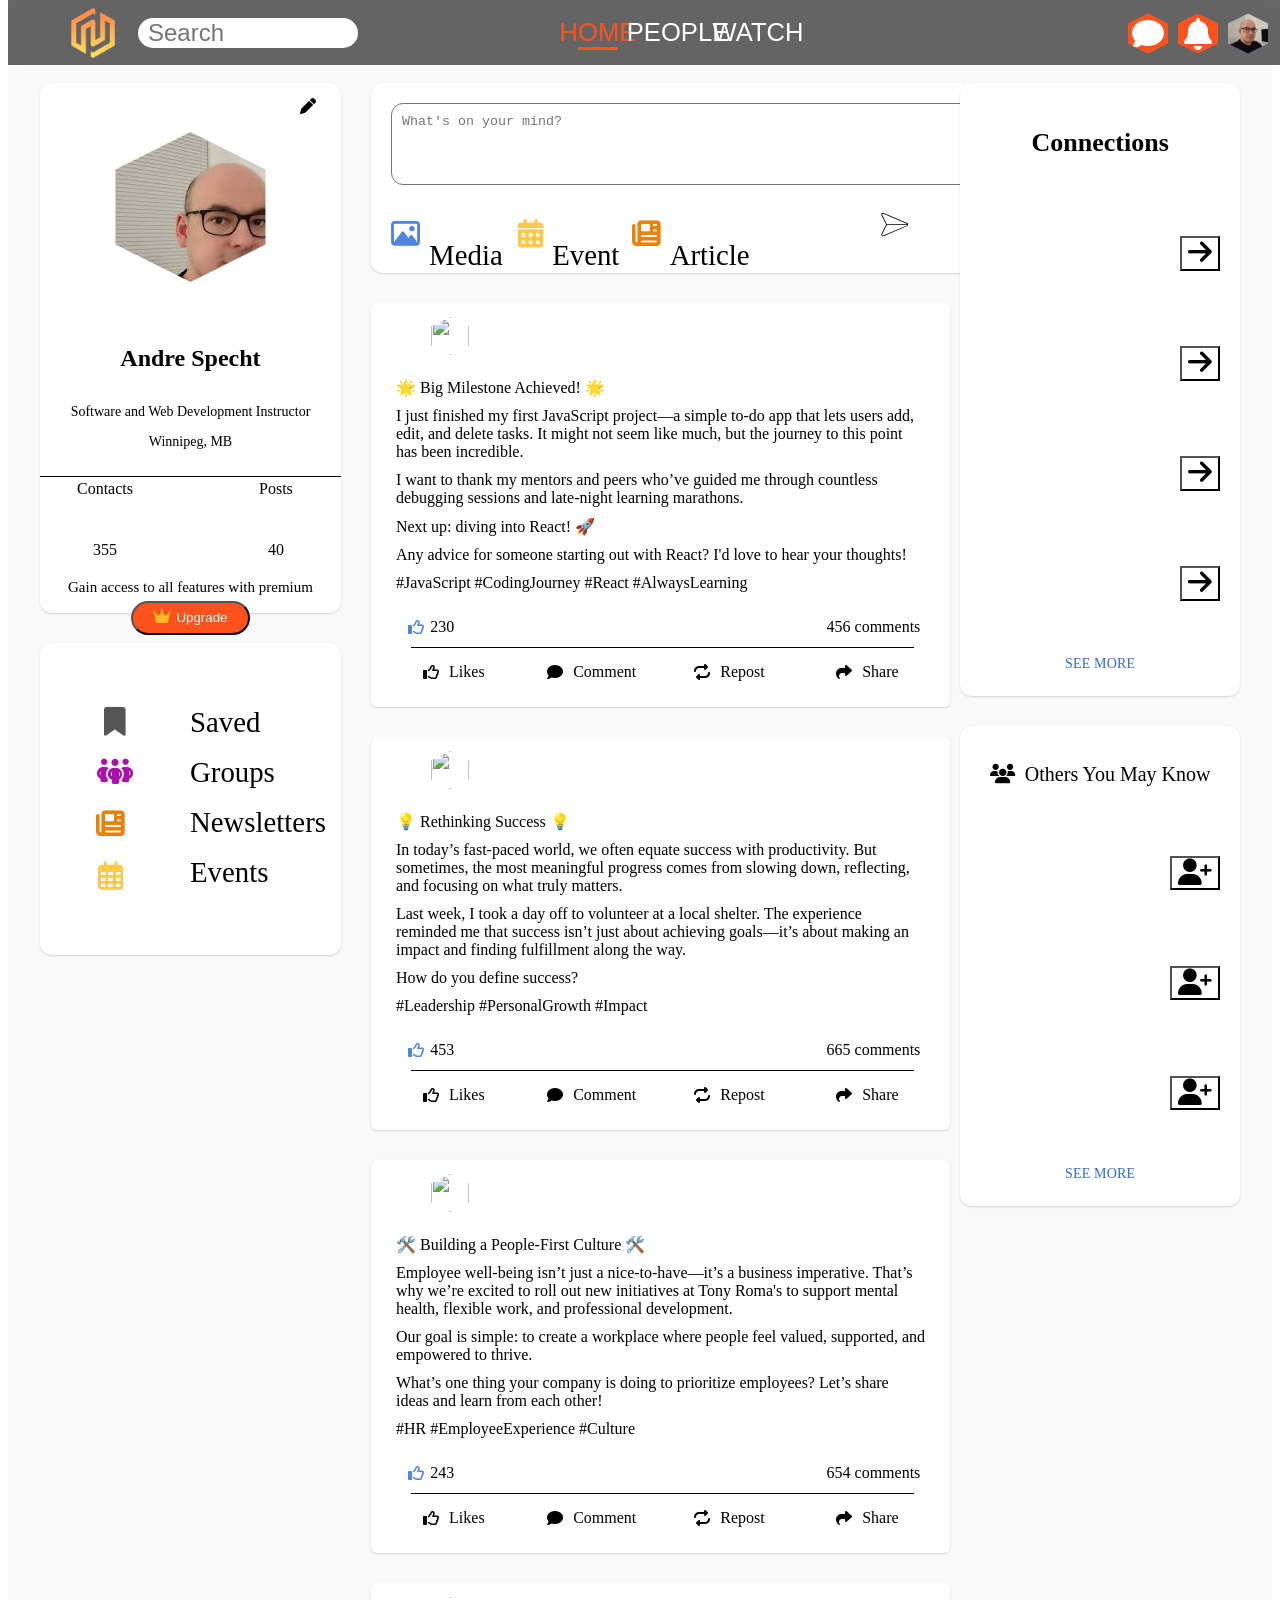
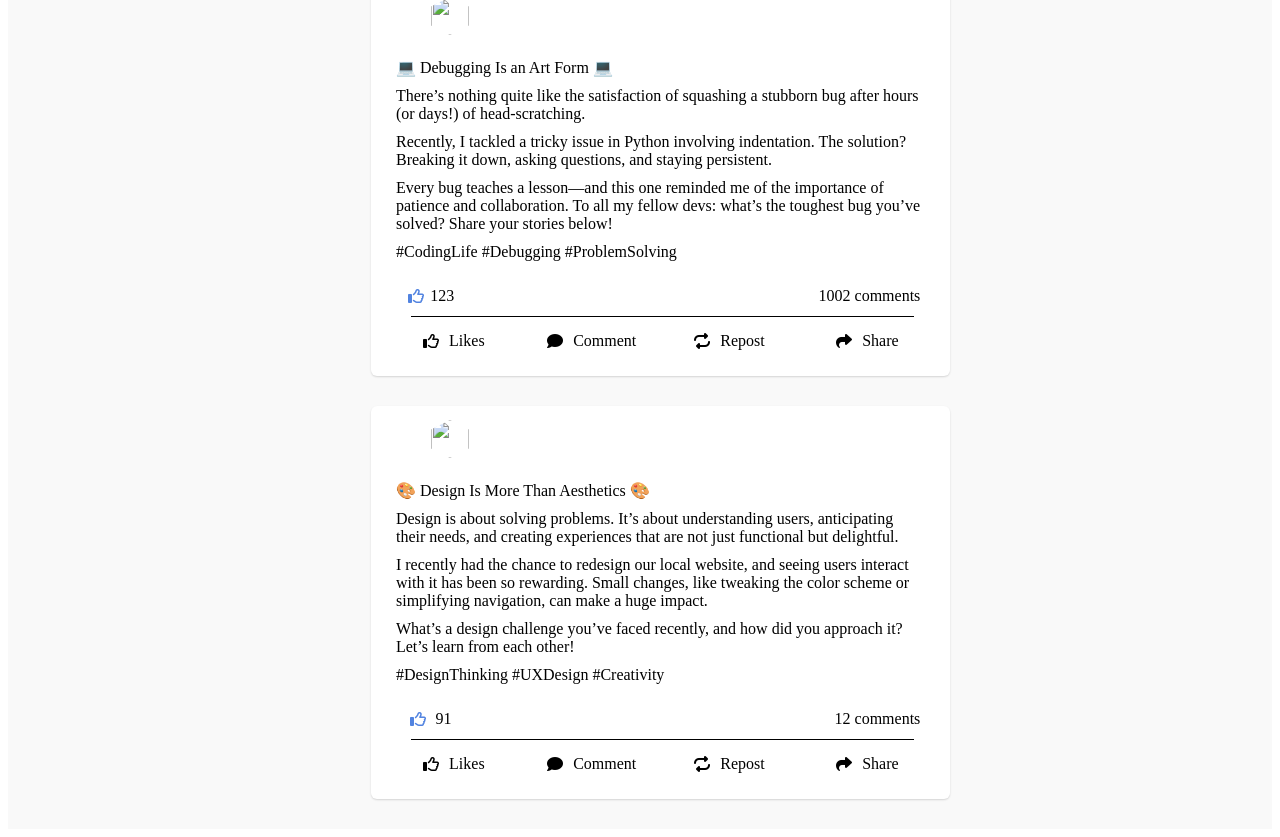
==== home.html @ 4afeed70 "Initial Commit" ====
<!DOCTYPE html>
<html>
  <head>
    <meta charset="utf-8">
    <meta name="viewport" content="width=devicewidth, initial-scale=1">
    <meta name="author" content="Samuel Reutcky, Myles Reid, Dave Sommerville">
    <meta name="description" content="My Web Project">
    <meta name="keywords" content="html, css, seo, web devlopment">
    <title>HiveMind</title>
    <link rel="icon" href="./src/img/favicon.png" type="image/x-icon">
    <link rel="stylesheet" href="https://cdnjs.cloudflare.com/ajax/libs/font-awesome/6.7.1/css/all.min.css" integrity="sha512-5Hs3dF2AEPkpNAR7UiOHba+lRSJNeM2ECkwxUIxC1Q/FLycGTbNapWXB4tP889k5T5Ju8fs4b1P5z/iB4nMfSQ==" crossorigin="anonymous" referrerpolicy="no-referrer" />
    <link rel="preconnect" href="https://fonts.googleapis.com" />
    <link rel="preconnect" href="https://fonts.gstatic.com" crossorigin />
    <link rel="stylesheet" href="https://fonts.googleapis.com/css2?family=Nunito+Sans:ital,opsz,wght@0,6..12,200..1000;1,6..12,200..1000&display=swap" />
    <link rel="stylesheet" href="https://cdn.jsdelivr.net/gh/mrspecht/cdn/reset.css" media="all">
    <link rel="stylesheet" href="./src/css/main.css">
    <script src="./src/js/app.js" type="module"></script>
  </head>
  <body>
    <header>
      <div class="container flex flex-between">
        <div class="flex">
          <img src="./src/img/favicon.png" alt="HiveMind">
          <input type="text" placeholder="Search">
        </div>
        <div class="flex gap-20">
          <input type="radio" class="radio-button" label="Home" name="radiobtn" checked>
          <input type="radio" class="radio-button" label="People" name="radiobtn">
          <input type="radio" class="radio-button" label="Watch" name="radiobtn">
        </div>
        <div class="flex icons">
          <div class="circle"><i class="fa-solid fa-comment"></i></div>
          <div class="circle"><i class="fa-solid fa-bell"></i></div>
          <div class="circle picture"></div>
        </div>
      </div>
    </header>
    <main>
      <div class="container">
        <div class="wrapper">
          <div>
            <aside class="user-profile">
              <div class="edit-profile"><i class="fa-solid fa-pen"></i></div>
              <figure class="profile-image">
                <img src="./src/img/profile-pic.jpg" alt="BEST TEACHER EVER!!!">
              </figure>
              <div class="user-info">
                <h4 class="user-name">Andre Specht</h4>
                <p class="user-title">Software and Web Development Instructor</p>
                <p class="user-location">Winnipeg, MB</p>
              </div>
              <div class="user-stats">
                <div class="connection-number">
                  <h5>Contacts</h5>
                  <p>355</p>
                </div>
                <div class="posts-number">
                  <h5>Posts</h5>
                  <p>40</p>
                </div>
              </div>
              <div class="premium-ad">
                <p class="ad-text">Gain access to all features with premium</p>
                <button class="upgrade-button">
                  <i class="fa-solid fa-crown"></i>Upgrade
                </button>
              </div>
            </aside>
            <aside class="navigation flex">
              <ul class="icons">
                <li>
                  <i class="fa-solid fa-bookmark"></i> 
                </li>
                <li>
                  <i class="fa-solid fa-people-group"></i> 
                </li>
                <li>
                  <i class="fa-solid fa-newspaper"></i> 
                </li>
                <li>
                  <i class="fa-regular fa-calendar-days"></i> 
                </li>
              </ul>
              <ul>
                <li>
                  Saved
                </li>
                <li>
                  Groups
                </li>
                <li>
                  Newsletters
                </li>
                <li>
                  Events
                </li>
              </ul>
            </aside>  
          </div>
          <section class="user-feed">
            <div class="post-box">
              <textarea class="text-box" placeholder="What's on your mind?"></textarea>
              <div class="post-options">
                <div class="post-type">
                  <div class="image-post flex">
                    <i class="fa-regular fa-image fa-flip-horizontal"></i>
                    <p>Media</p>
                  </div>
                  <div class="article-post flex">
                    <i class="fa-solid fa-calendar-days"></i>
                    <p>Event</p>
                  </div>
                  <div class="video-post flex">
                    <i class="fa-solid fa-newspaper"></i>
                    <p>Article</p>
                  </div>
                </div>
                <div class="post-button">
                  <svg xmlns="http://www.w3.org/2000/svg" height="1.7em" fill="currentColor" viewBox="0 0 512 512">
                    <path
                      d="M 24.758220502901352 54.963249516441 Q 17.825918762088975 62.885880077369436 22.777562862669246 72.78916827852998 L 109.926499032882 248.07736943907156 L 109.926499032882 248.07736943907156 L 494.174081237911 248.07736943907156 L 494.174081237911 248.07736943907156 Q 491.20309477756285 244.11605415860734 486.2514506769826 241.1450676982592 L 42.58413926499033 51.00193423597679 L 42.58413926499033 51.00193423597679 Q 32.680851063829785 47.04061895551257 24.758220502901352 54.963249516441 L 24.758220502901352 54.963249516441 Z M 109.926499032882 263.92263056092844 L 22.777562862669246 439.21083172147 L 109.926499032882 263.92263056092844 L 22.777562862669246 439.21083172147 Q 17.825918762088975 449.11411992263055 24.758220502901352 457.036750483559 Q 32.680851063829785 463.96905222437135 42.58413926499033 460.99806576402324 L 49.516441005802704 474.86266924564796 L 49.516441005802704 474.86266924564796 Q 28.719535783365572 482.7852998065764 13.864603481624759 467.9303675048356 Q 0 451.09477756286265 7.922630560928433 432.27852998065765 L 96.06189555125725 256 L 96.06189555125725 256 L 7.922630560928433 79.72147001934236 L 7.922630560928433 79.72147001934236 Q 0 60.90522243713733 13.864603481624759 44.06963249516441 Q 28.719535783365572 29.214700193423596 49.516441005802704 37.13733075435203 L 493.18375241779495 227.28046421663444 L 493.18375241779495 227.28046421663444 Q 511.0096711798839 235.20309477756285 512 256 Q 511.0096711798839 275.80657640232107 493.18375241779495 284.7195357833656 L 49.516441005802704 474.86266924564796 L 49.516441005802704 474.86266924564796 L 42.58413926499033 460.99806576402324 L 42.58413926499033 460.99806576402324 L 486.2514506769826 270.8549323017408 L 486.2514506769826 270.8549323017408 Q 491.20309477756285 267.88394584139263 494.174081237911 263.92263056092844 L 109.926499032882 263.92263056092844 L 109.926499032882 263.92263056092844 Z"
                    />
                  </svg>
                </div>
              </div>
            </div>
            <div class="feed-post">
              <div class="head">
                <div class="user">
                  <figure><img class="profile-pic" src=""></figure>
                  <h3 class="post-user-name"></h3>
                </div>
                <div>
                  <p class="date"></p>
                </div>
              </div>
              <div class="content">
                <p class="text">🌟 Big Milestone Achieved! 🌟</p>
                <p class="text">
                  I just finished my first JavaScript project—a simple to-do app 
                  that lets users add, edit, and delete tasks. It might not seem 
                  like much, but the journey to this point has been incredible.
                </p>
                <p class="text">
                  I want to thank my mentors and peers who’ve guided me 
                  through countless debugging sessions and late-night 
                  learning marathons.
                </p>
                <p class="text">
                  Next up: diving into React! 🚀
                </p>
                <p class="text">
                  Any advice for someone starting out with React? I'd 
                  love to hear your thoughts!
                </p>
                <p class="text">
                  #JavaScript #CodingJourney #React #AlwaysLearning
                </p>
              </div>
              <div class="interactions">
                <div class="likes">
                  <i class="fa-regular fa-thumbs-up"></i>
                  <p class="num-of">230</p>
                </div>
                <div class="comments">
                  <p>456 comments</p>
                </div>
              </div>
              <div class="interaction-options">
                <div class="option">
                  <i class="fa-regular fa-thumbs-up"></i>
                  <p>Likes</p>
                </div>
                <div class="option">
                  <i class="fa-solid fa-comment"></i>
                  <p>Comment</p>
                </div>
                <div class="option">
                  <i class="fa-solid fa-repeat"></i>
                  <p>Repost</p>
                </div>
                <div class="option">
                  <i class="fa-solid fa-share"></i>
                  <p>Share</p>
                </div>
              </div>
            </div>
            <div class="feed-post">
              <div class="head">
                <div class="user">
                  <figure><img class="profile-pic" src=""></figure>
                  <h3 class="post-user-name"></h3>
                </div>
                <div>
                  <p class="date"></p>
                </div>
              </div>
              <div class="content">
                <p class="text">💡 Rethinking Success 💡</p>
                <p class="text">
                  In today’s fast-paced world, we often equate success with 
                  productivity. But sometimes, the most meaningful progress 
                  comes from slowing down, reflecting, and focusing on what 
                  truly matters.
                </p>
                <p class="text">
                  Last week, I took a day off to volunteer at a local shelter. 
                  The experience reminded me that success isn’t just about 
                  achieving goals—it’s about making an impact and finding 
                  fulfillment along the way.
                </p>
                <p class="text">How do you define success?</p>
                <p class="text">#Leadership #PersonalGrowth #Impact</p>
              </div>
              <div class="interactions">
                <div class="likes">
                  <i class="fa-regular fa-thumbs-up"></i>
                  <p class="num-of">453</p>
                </div>
                <div class="comments">
                  <p>665 comments</p>
                </div>
              </div>
              <div class="interaction-options">
                <div class="option">
                  <i class="fa-regular fa-thumbs-up"></i>
                  <p>Likes</p>
                </div>
                <div class="option">
                  <i class="fa-solid fa-comment"></i>
                  <p>Comment</p>
                </div>
                <div class="option">
                  <i class="fa-solid fa-repeat"></i>
                  <p>Repost</p>
                </div>
                <div class="option">
                  <i class="fa-solid fa-share"></i>
                  <p>Share</p>
                </div>
              </div>
            </div>
            <div class="feed-post">
              <div class="head">
                <div class="user">
                  <figure><img class="profile-pic" src=""></figure>
                  <h3 class="post-user-name"></h3>
                </div>
                <div>
                  <p class="date"></p>
                </div>
              </div>
              <div class="content">
                <p class="text">🛠️ Building a People-First Culture 🛠️</p>
                <p class="text">
                  Employee well-being isn’t just a nice-to-have—it’s a business 
                  imperative. That’s why we’re excited to roll out new initiatives 
                  at Tony Roma's to support mental health, flexible work, 
                  and professional development.
                </p>
                <p class="text">
                  Our goal is simple: to create a workplace where people feel 
                  valued, supported, and empowered to thrive.
                </p>
                <p class="text">
                  What’s one thing your company is doing to prioritize employees? 
                  Let’s share ideas and learn from each other!
                </p>
                <p class="text">#HR #EmployeeExperience #Culture</p>
              </div>
              <div class="interactions">
                <div class="likes">
                  <i class="fa-regular fa-thumbs-up"></i>
                  <p class="num-of">243</p>
                </div>
                <div class="comments">
                  <p>654 comments</p>
                </div>
              </div>
              <div class="interaction-options">
                <div class="option">
                  <i class="fa-regular fa-thumbs-up"></i>
                  <p>Likes</p>
                </div>
                <div class="option">
                  <i class="fa-solid fa-comment"></i>
                  <p>Comment</p>
                </div>
                <div class="option">
                  <i class="fa-solid fa-repeat"></i>
                  <p>Repost</p>
                </div>
                <div class="option">
                  <i class="fa-solid fa-share"></i>
                  <p>Share</p>
                </div>
              </div>
            </div>
            <div class="feed-post">
              <div class="head">
                <div class="user">
                  <figure><img class="profile-pic" src=""></figure>
                  <h3 class="post-user-name"></h3>
                </div>
                <div>
                  <p class="date"></p>
                </div>
              </div>
              <div class="content">
                <p class="text">💻 Debugging Is an Art Form 💻</p>
                <p class="text">
                  There’s nothing quite like the satisfaction of squashing a 
                  stubborn bug after hours (or days!) of head-scratching.
                </p>
                <p class="text">
                  Recently, I tackled a tricky issue in Python 
                  involving indentation. The solution? Breaking it down, 
                  asking questions, and staying persistent.
                </p>
                <p class="text">
                  Every bug teaches a lesson—and this one reminded me of the 
                  importance of patience and collaboration. To all my fellow 
                  devs: what’s the toughest bug you’ve solved? 
                  Share your stories below!
                </p>
                <p class="text">#CodingLife #Debugging #ProblemSolving</p>
              </div>
              <div class="interactions">
                <div class="likes">
                  <i class="fa-regular fa-thumbs-up"></i>
                  <p class="num-of">123</p>
                </div>
                <div class="comments">
                  <p>1002 comments</p>
                </div>
              </div>
              <div class="interaction-options">
                <div class="option">
                  <i class="fa-regular fa-thumbs-up"></i>
                  <p>Likes</p>
                </div>
                <div class="option">
                  <i class="fa-solid fa-comment"></i>
                  <p>Comment</p>
                </div>
                <div class="option">
                  <i class="fa-solid fa-repeat"></i>
                  <p>Repost</p>
                </div>
                <div class="option">
                  <i class="fa-solid fa-share"></i>
                  <p>Share</p>
                </div>
              </div>
            </div>
            <div class="feed-post">
              <div class="head">
                <div class="user">
                  <figure><img class="profile-pic" src=""></figure>
                  <h3 class="post-user-name"></h3>
                </div>
                <div>
                  <p class="date"></p>
                </div>
              </div>
              <div class="content">
                <p class="text">🎨 Design Is More Than Aesthetics 🎨
                <p class="text">
                  Design is about solving problems. It’s about understanding users, 
                  anticipating their needs, and creating experiences that are not 
                  just functional but delightful.
                </p>
                <p class="text">
                  I recently had the chance to redesign our local website, and 
                  seeing users interact with it has been so rewarding. 
                  Small changes, like tweaking the color scheme or simplifying 
                  navigation, can make a huge impact.
                </p>
                <p class="text">
                  What’s a design challenge you’ve faced recently, 
                  and how did you approach it? Let’s learn from each other!
                </p>
                <p class="text">#DesignThinking #UXDesign #Creativity</p>
              </div>
              <div class="interactions">
                <div class="likes">
                  <i class="fa-regular fa-thumbs-up"></i>
                  <p class="num-of">91</p>
                </div>
                <div class="comments">
                  <p>12 comments</p>
                </div>
              </div>
              <div class="interaction-options">
                <div class="option">
                  <i class="fa-regular fa-thumbs-up"></i>
                  <p>Likes</p>
                </div>
                <div class="option">
                  <i class="fa-solid fa-comment"></i>
                  <p>Comment</p>
                </div>
                <div class="option">
                  <i class="fa-solid fa-repeat"></i>
                  <p>Repost</p>
                </div>
                <div class="option">
                  <i class="fa-solid fa-share"></i>
                  <p>Share</p>
                </div>
              </div>
            </div>
          </section>
          <div class="networking">
            <aside class="user-connections">
              <h4 class="connections-title">Connections</h4>
              <div class="connection-box">
                <figure class="contact-image">
                  <img src="" alt="" class="contact-profile">
                </figure>
                <div class="contact-info">
                  <h4 class="contact-name"></h4>
                  <p class="contact-location"></p>
                </div>
                <button class="go-to-profile">
                  <i class="fa-solid fa-arrow-right"></i>
                </button>
              </div>
              <div class="connection-box">
                <figure class="contact-image">
                  <img src="" alt="" class="contact-profile">
                </figure>
                <div class="contact-info">
                  <h4 class="contact-name"></h4>
                  <p class="contact-location"></p>
                </div>
                <button class="go-to-profile">
                  <i class="fa-solid fa-arrow-right"></i>
                </button>
              </div>
              <div class="connection-box">
                <figure class="contact-image">
                  <img src="" alt="" class="contact-profile">
                </figure>
                <div class="contact-info">
                  <h4 class="contact-name"></h4>
                  <p class="contact-location"></p>
                </div>
                <button class="go-to-profile">
                  <i class="fa-solid fa-arrow-right"></i>
                </button>
              </div>
              <div class="connection-box">
                <figure class="contact-image">
                  <img src="" alt="" class="contact-profile">
                </figure>
                <div class="contact-info">
                  <h4 class="contact-name"></h4>
                  <p class="contact-location"></p>
                </div>
                <button class="go-to-profile">
                  <i class="fa-solid fa-arrow-right"></i>
                </button>
              </div>
              <div class="see-more"><p>See More</p></div>
            </aside>
            <aside class="people-you-may-know">
              <h4 class="people-title">
                <i class="fa-solid fa-users"></i>Others You May Know
              </h4>
              <div class="connection-box">
                <figure class="contact-image">
                  <img src="" alt="" class="contact-profile">
                </figure>
                <div class="contact-info">
                  <h4 class="contact-name"></h4>
                  <p class="contact-location"></p>
                </div>
                <button class="add-user">
                  <i class="fa-solid fa-user-plus"></i>
                </button>
              </div>
              <div class="connection-box">
                <figure class="contact-image">
                  <img src="" alt="" class="contact-profile">
                </figure>
                <div class="contact-info">
                  <h4 class="contact-name"></h4>
                  <p class="contact-location"></p>
                </div>
                <button class="add-user">
                  <i class="fa-solid fa-user-plus"></i>
                </button>
              </div>
              <div class="connection-box">
                  <figure class="contact-image">
                    <img src="" alt="" class="contact-profile">
                  </figure>
                  <div class="contact-info">
                    <h4 class="contact-name"></h4>
                    <p class="contact-location"></p>
                  </div>
                  <button class="add-user">
                    <i class="fa-solid fa-user-plus"></i>
                  </button>
              </div>
              <div class="see-more"><p>See More</p></div>
            </aside>
          </div>
        </div>
      </div>
    </main>
  </body>
</html>
---- src/css/main.css ----
@charset "utf-8";

@import url(./utils.css);


main {
  background-color: #f9f9f9;
}

.wrapper {
  display: grid;
  grid-template-columns: 1fr 2fr 1fr;
  grid-template-rows: 1fr;
  height: fit-content;
  gap: 30px;
  z-index: 1;
}

/* ----------------------------------- */
/*              Header                 */
/* ----------------------------------- */

header {
  height: 65px;
  line-height: 65px;
  background-color: rgb(0 0 0 / 60%);
  backdrop-filter: blur(5px) saturate(120%);
  position: fixed;
  top: 0;
  width: 100%;
  display: flex;
  align-items: center; /* Vertically center items */
  justify-content: space-between;
  padding: 0 20px; /* Add padding to the sides */
  z-index: 2;

  img {
    height: 50px;
    aspect-ratio: 1;
    cursor: pointer;
  }

  input[type=text] {
    width: 200px;
    height: 30px;
    border-radius: 50px;
    border: none;
    padding: 0 10px;
    font-size: 1.5rem;
    margin: 10px 0 0 20px;
  }

  .radio-button {
    position: relative;
    appearance: none;
    padding: 10px 20px;
    border-radius: 6px;
    display: flex;
    align-items: center;
    justify-content: center;
    cursor: pointer;
    height: 35px;
    background-color: transparent;
    margin: 7px 10px 0 10px;
  }

  .radio-button::after {
    content: attr(label);
    color: #fff;
    font-size: 1.6rem;
    text-transform: uppercase;
    font-weight: 500;
    position: absolute;
    top: 50%;
    left: 50%;
    transform: translate(-50%, -50%);
    white-space: nowrap;
  }

  .radio-button:checked::after {
    padding: 5px 10px;
    border-radius: 6px;
    height: 100%;
    display: flex;
    align-items: center;
    justify-content: center;
  }

  .radio-button:checked::after {
    color: var(--clr-dark-accent);
  }

  .radio-button::before {
    content: '';
    position: absolute;
    bottom: 0;
    left: 0;
    width: 0%;
    height: 3px;
    background-color: var(--clr-dark-accent);
    transition: all 0.25s ease-in-out;
  }

  .radio-button:checked::before {
    width: 100%;
  }

  .icons {
    width: 270px;
    justify-content: flex-end;
  }

  .circle {
    width: 40px;
    height: 40px;
    clip-path: var(--app-img-clip);
    background-color: var(--clr-dark-accent);
    display: flex;
    align-items: center;
    justify-content: center;
    margin-left: 10px;
    cursor: pointer;
    margin-top: 6px;
    transition: all 0.25s ease-in-out;
  }

  .circle:hover {
    background-color: var(--clr-light-accent);
  }

  .circle i {
    font-size: 2rem;
    color: #fff;
  }

  .picture {
    background-color: var(--clr-text);
    background: url(../img/profile-pic.jpg) center center / cover no-repeat;
  }

  .picture:hover {
    scale: 1.01;
  }
}

/* ----------------------------------- */
/*         User Info section           */
/* ----------------------------------- */

.user-profile {
  margin-top: 75px;
  height: 500px;
  display: grid;
  background-color: var(--app-box-color);
  box-shadow: var(--app-box-shadow);
  justify-items: center;
  text-align: center;
  gap: 15px;
  padding: 0 20px 30px;
  border-radius: var(--app-border-rad);
}

.edit-profile {
  place-self: end;
  position: relative;
  top: 15px;
  right: 5px;
}

.edit-profile i {
  cursor: pointer;
  transition: var(--app-hover-transition);
}

.edit-profile i:hover {
  scale: 1.05;
}

.profile-image {
  background: url(../img/profile-pic.jpg) center center / cover no-repeat;
}

.profile-image, .contact-image {
  height: 150px;
  width: 150px;
  display: grid;
  place-items: center;
  clip-path: var(--app-img-clip);
}

.user-name {
  font-size: 24px;
  font-weight: 600;
}

.user-title, .user-location {
  font-size: 14px;
  font-weight: 200;
}

.user-status {
  font-size: 16px;
  font-weight: 400;
}

/* Creating a line above the stats */
.user-stats::before {
  content: '';
  position: absolute;
  left: 0px;
  top: -3px;
  height: 0.5px;
  width: 100%;
  background-color: #000;
}

.user-stats {
  width: 100%;
  display: flex;
  justify-content: space-between;
  padding: 0 20px;
  position: relative; 
}

.user-stats h5 {
  font-size: 16px;
  font-weight: 500;
}
.user-stats p {
  font-size: 16px;
  font-weight: 300;
}

.connection-number, .posts-number {
  color: #000;
  display: flex;
  flex-direction: column;
  justify-content: center;
  height: 70px;
  width: 90px;
  border-radius: 6px;
}

.ad-text {
  font-size: 15px;
  font-weight: 300;
  margin-bottom: 5px;
}

.upgrade-button {
  padding: 5px 20px 8px;
  border-radius: 25px;
  background-color: var(--clr-dark-accent);
  color: white;
  transition: var(--app-hover-transition); 
  text-align: center;
  align-items: center;
}

.upgrade-button i {
  margin-right: 5px;
  font-size: 16px;
  color: #ffb825;
}

.upgrade-button:hover {
  background-color: var(--clr-light-accent);
}

/* ----------------------------------- */
/*         User Feed section           */
/* ----------------------------------- */

.navigation {
  margin-top: 30px;
  height: fit-content;
  border-radius: var(--app-border-rad);
  background-color: var(--app-box-color);
  box-shadow: var(--app-box-shadow);
  gap: 15px;
  padding: 25px 15px;
  font-size: 1.8rem;
  font-weight: 500;

  li {
    line-height: 50px;
    cursor: pointer;
    &:hover {
      text-decoration: underline;
    }
  }

  .icons li {
    width: 40px;
    text-align: center;
    cursor: pointer;
  }
}

ul {
  text-decoration: none;
  list-style-type: none;
}

.fa-people-group {
  color: #a1a;
}

.fa-bookmark {
  color: #555;
}

/* ----------------------------------- */
/*         User Feed section           */
/* ----------------------------------- */

.user-feed {
  margin-top: 75px;
  display: grid;
  grid-row: -2 -1;
  gap: 30px;
}

.post-box {
  display: grid;
  gap: 15px;
  width: 100%;
  height: 150px;
  padding: 20px;
  border-radius: var(--app-border-rad);
  background-color: var(--app-box-color);
  box-shadow: var(--app-box-shadow);
}

.text-box {
  width: 100%;
  height: 60px;
  border-radius: var(--app-border-rad);
  padding: 10px;
  resize: none;
}

.post-options {
  display: grid;
  grid-template-columns: 1fr 0.25fr;
  place-items: center;
  width: 100%;
  height: 45px;
}

.post-type {
  width: 100%;
  height: 40px;
  display: flex;
  gap: 10px;
}

.image-post, .article-post, .video-post {
  width: 25%;
  font-size: 1.8rem;
  height: 100%;
  border-radius: 25px;
  cursor: pointer;
  transition: var(--app-hover-transition);
  justify-content: center;
  line-height: 40px;
}

.image-post:hover, .article-post:hover, .video-post:hover {
  background-color: rgb(235 235 235 / 60%);
}

.fa-image {
  color: #5183e0;
  margin:12px 9px 0 0;
}
.fa-calendar-days {
  color: #ffc849;
  margin:12px 9px 0 0;
}
.fa-newspaper {
  color: #e9820d;
  margin:12px 9px 0 0;
}

.post-button svg {
  cursor: pointer;
  transition: var(--app-hover-transition);
}

.post-button svg:hover {
  scale: 1.05;
  color: #feb825
}

.feed-post {
  display: flex;
  flex-direction: column;
  height: auto;
  width: 100%;
  border-radius: 6px;
  padding: 10px;
  gap: 15px;
  background-color: var(--app-box-color);
  box-shadow: var(--app-box-shadow);
}

.feed-post:last-of-type {
  margin-bottom: 30px;
}

.head {
  display: flex;
  align-items: center;
  justify-content: space-between;
  height: 50px;
}

.user {
  display: flex;
  padding-left: 10px;
}

.profile-pic {
  height: 38px;
  width: 38px;
  clip-path: var(--app-img-clip);
  margin-right: 10px;
}

.post-user-name {
  line-height: 30px;
  font-size: 16px;
  font-weight: 00;
}

.date {
  font-size: 14px;
  font-weight: 400;
  margin-right: 10px;
}

.content {
  display: flex;
  flex-direction: column;
  align-items: left;
}

.text {
  margin: 0 15px 10px 15px;
  height: auto;
}

.interactions {
  height: 20px;
  display: flex;
  justify-content: space-between;
  align-items: center;
  padding: 0 20px;
}

.likes {
  display: flex;
  min-width: 60px;
  align-items: center;
  justify-content: space-evenly;
  font-size: 16px;
  font-weight: 200;
}

.likes .fa-thumbs-up {
  color: #5183e0;
}

.comments {
  font-weight: 200;
  cursor: pointer;
  position: relative;
  transition: var(--app-hover-transition);
}

.comments::after {
  content: "";
  position: absolute;
  width: 0%; 
  height: 1px;
  background-color: #5183e0;
  transition: var(--app-hover-transition);
}

.comments:hover::after {
  width: 100%;
}

.comments:hover {
  color: #5183e0;
}


.interaction-options {
  display: flex;
  justify-content: space-evenly;
  position: relative;
  height: 40px;
  margin-bottom: 5px;
}

.interaction-options::before {
  content: '';
  position: absolute;
  left: 30px;
  top: -5px;
  height: 0.5px;
  width: 90%;
  background-color: #000;
}

.option {
  display: flex;
  align-items: center;
  justify-content: center; 
  min-width: calc(25% - 10px);
  cursor: pointer;
  transition: var(--app-hover-transition);
  border-radius: var(--app-border-rad);
}

.option p {
  margin-left: 10px;
}

.option:hover {
  background-color: rgb(235 235 235 / 60%);
}




/* ----------------------------------- */
/*     User Connections section        */
/* ----------------------------------- */

.networking {
  height: fit-content;
  margin-top: 75px;
}

.user-connections {
  height: fit-content;
  display: grid;
  gap: 10px;
  padding: 10px;
  background-color: var(--app-box-color);
  border-radius: var(--app-border-rad);
  box-shadow: var(--app-box-shadow);
}

.connections-title {
  justify-self: center;
  font-size: 26px;
}

.connection-box {
  display: grid;
  grid-template-columns: 1fr 2.5fr .5fr;
  place-items: center;
  padding: 10px;
  gap: 10px;
  height: 80px;
  border-radius: var(--app-border-rad);
  background-color: #fff;
  cursor: pointer;
}

.connection-box:hover {
  background-color: #f9f9f9;
}

.contact-image {
  height: 50px;
  width: 50px;
  background-color: transparent;
  clip-path: var(--app-img-clip);
}

.contact-profile {
  background-color: transparent;
}

.contact-info {
  height: 60px;
  width: 100%;
  display: flex;
  flex-direction: column;
  justify-content: center;
}

.fa-arrow-right {
  font-size: 1.7rem;
}

.contact-name {
  font-size: 16px;
  font-weight: 500;
}

.contact-location {
  font-size: 14px;
  font-weight: 200;
}

.go-to-profile, .add-user {
  font-size: 24px;
  background-color: transparent;
}

.fa-user-plus {
  font-size: 1.7rem;
}

.see-more {
  font-size: 14px;
  font-weight: 400;
  letter-spacing: 0.2px;
  width: fit-content;
  color: #306bda;
  cursor: pointer;
  position: relative;
  justify-self: center;
  text-transform: uppercase;
}

.see-more::after {
  content: "";
  position: absolute;
  width: 0%; 
  height: 1px;
  background-color: #5183e0;
  transition: var(--app-hover-transition);
}

.see-more:hover::after {
  width: 100%;
}

.see-more:hover {
  color: #5183e0;
}

/* ----------------------------------- */
/*    Users you May know section       */
/* ----------------------------------- */

.people-you-may-know {
  margin-top: 30px;
  height: fit-content;
  display: grid;
  grid-column: 3;
  gap: 10px;
  padding: 10px;
  border-radius: var(--app-border-rad);
  background-color: var(--app-box-color);
  box-shadow: var(--app-box-shadow);
}

.people-title {
  font-size: 20px;
  justify-self: center;
  font-weight: 500;
}

.people-title i {
  margin-right: 10px;
}

.add-user {
  font-size: 20px;
}
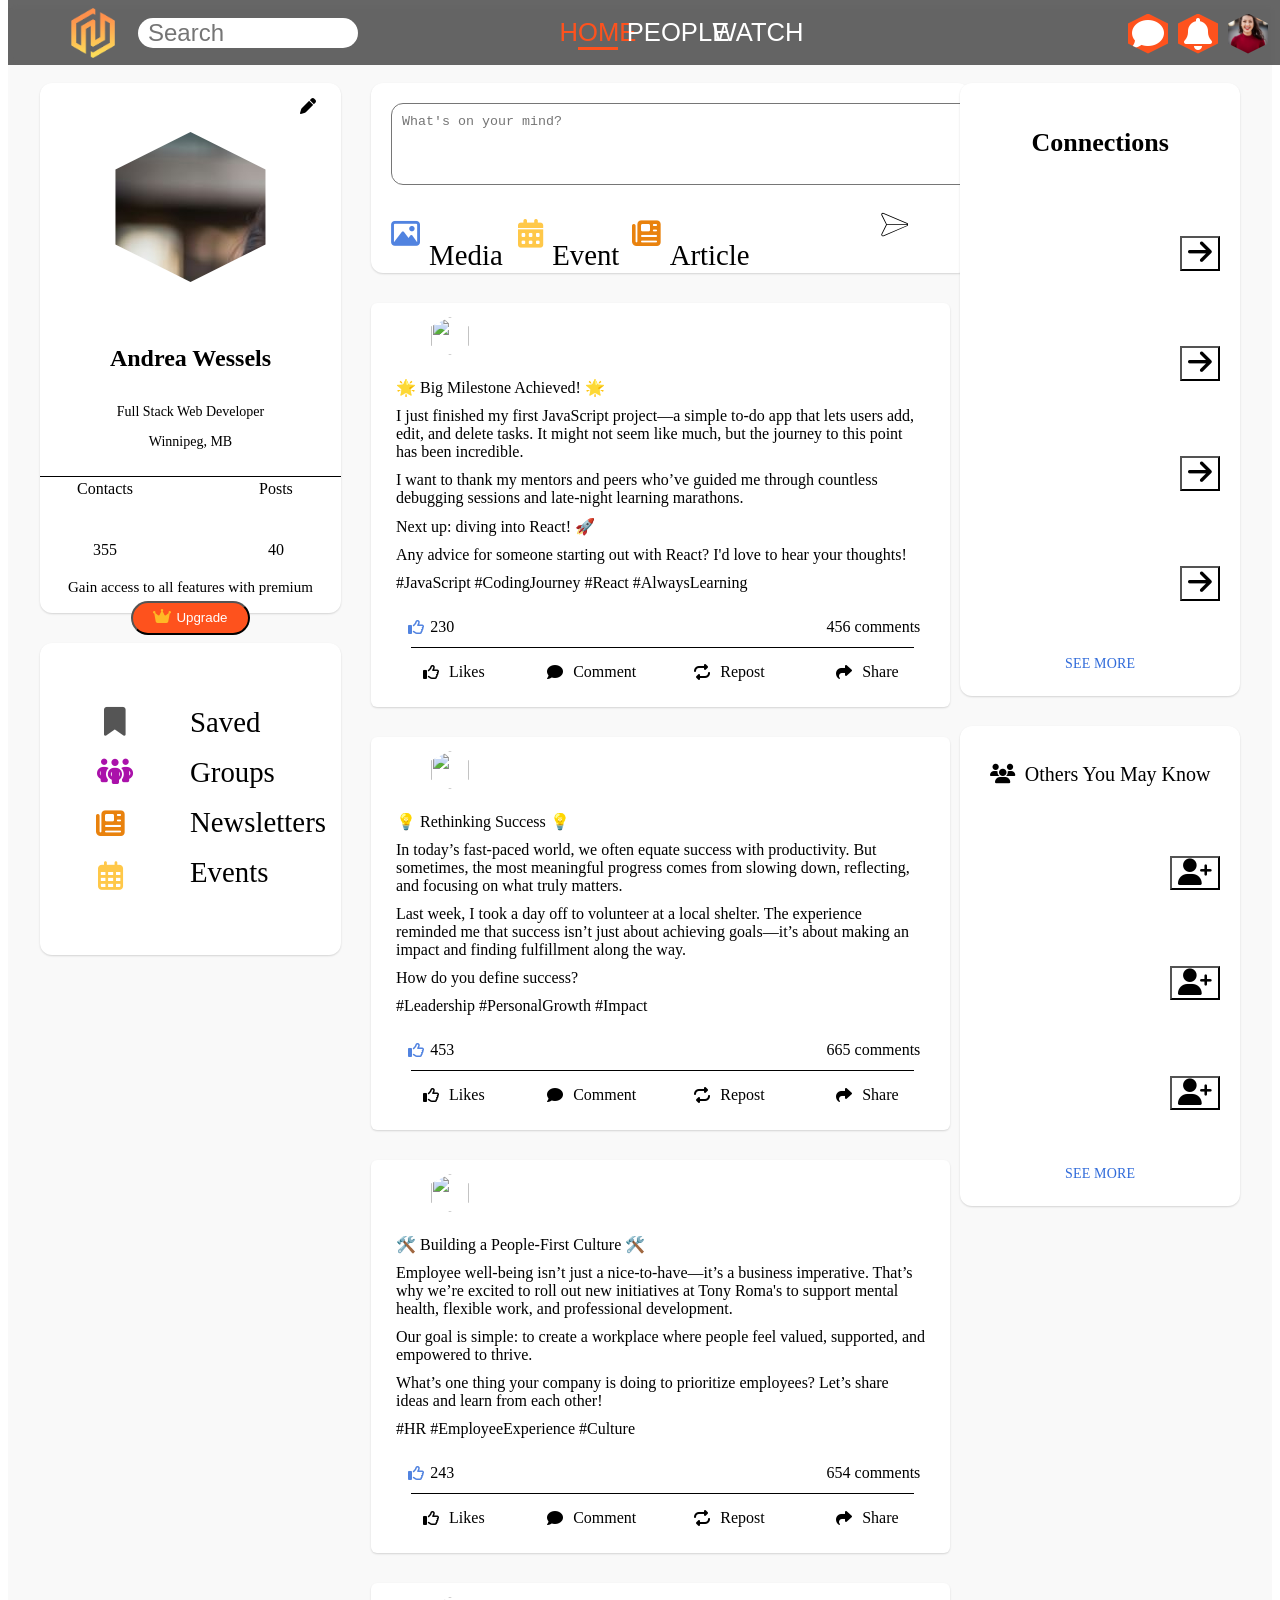
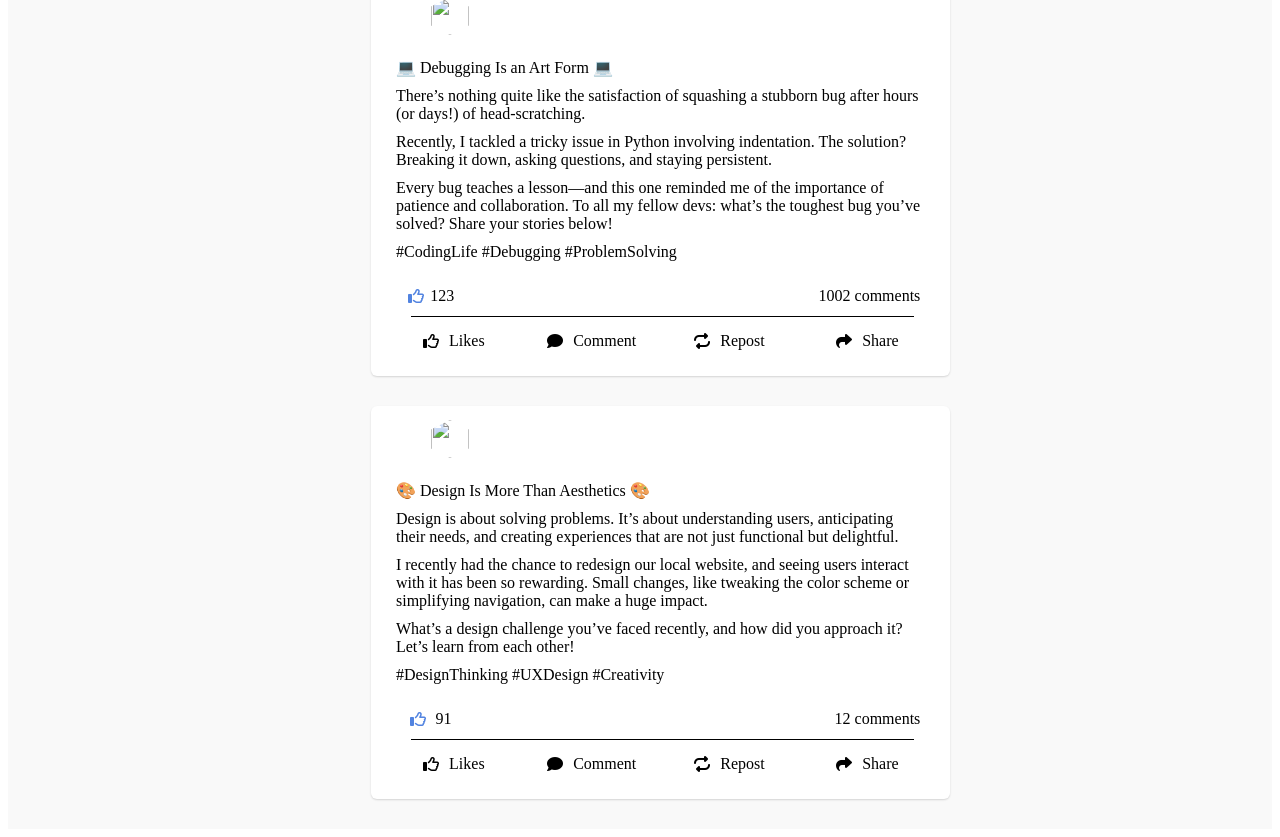
==== commit ab1b0893: "Changes made to main profile user" ====
--- a/home.html
+++ b/home.html
@@ -45,8 +45,8 @@
                 <img src="./src/img/profile-pic.jpg" alt="BEST TEACHER EVER!!!">
               </figure>
               <div class="user-info">
-                <h4 class="user-name">Andre Specht</h4>
-                <p class="user-title">Software and Web Development Instructor</p>
+                <h4 class="user-name">Andrea Wessels</h4>
+                <p class="user-title">Full Stack Web Developer</p>
                 <p class="user-location">Winnipeg, MB</p>
               </div>
               <div class="user-stats">
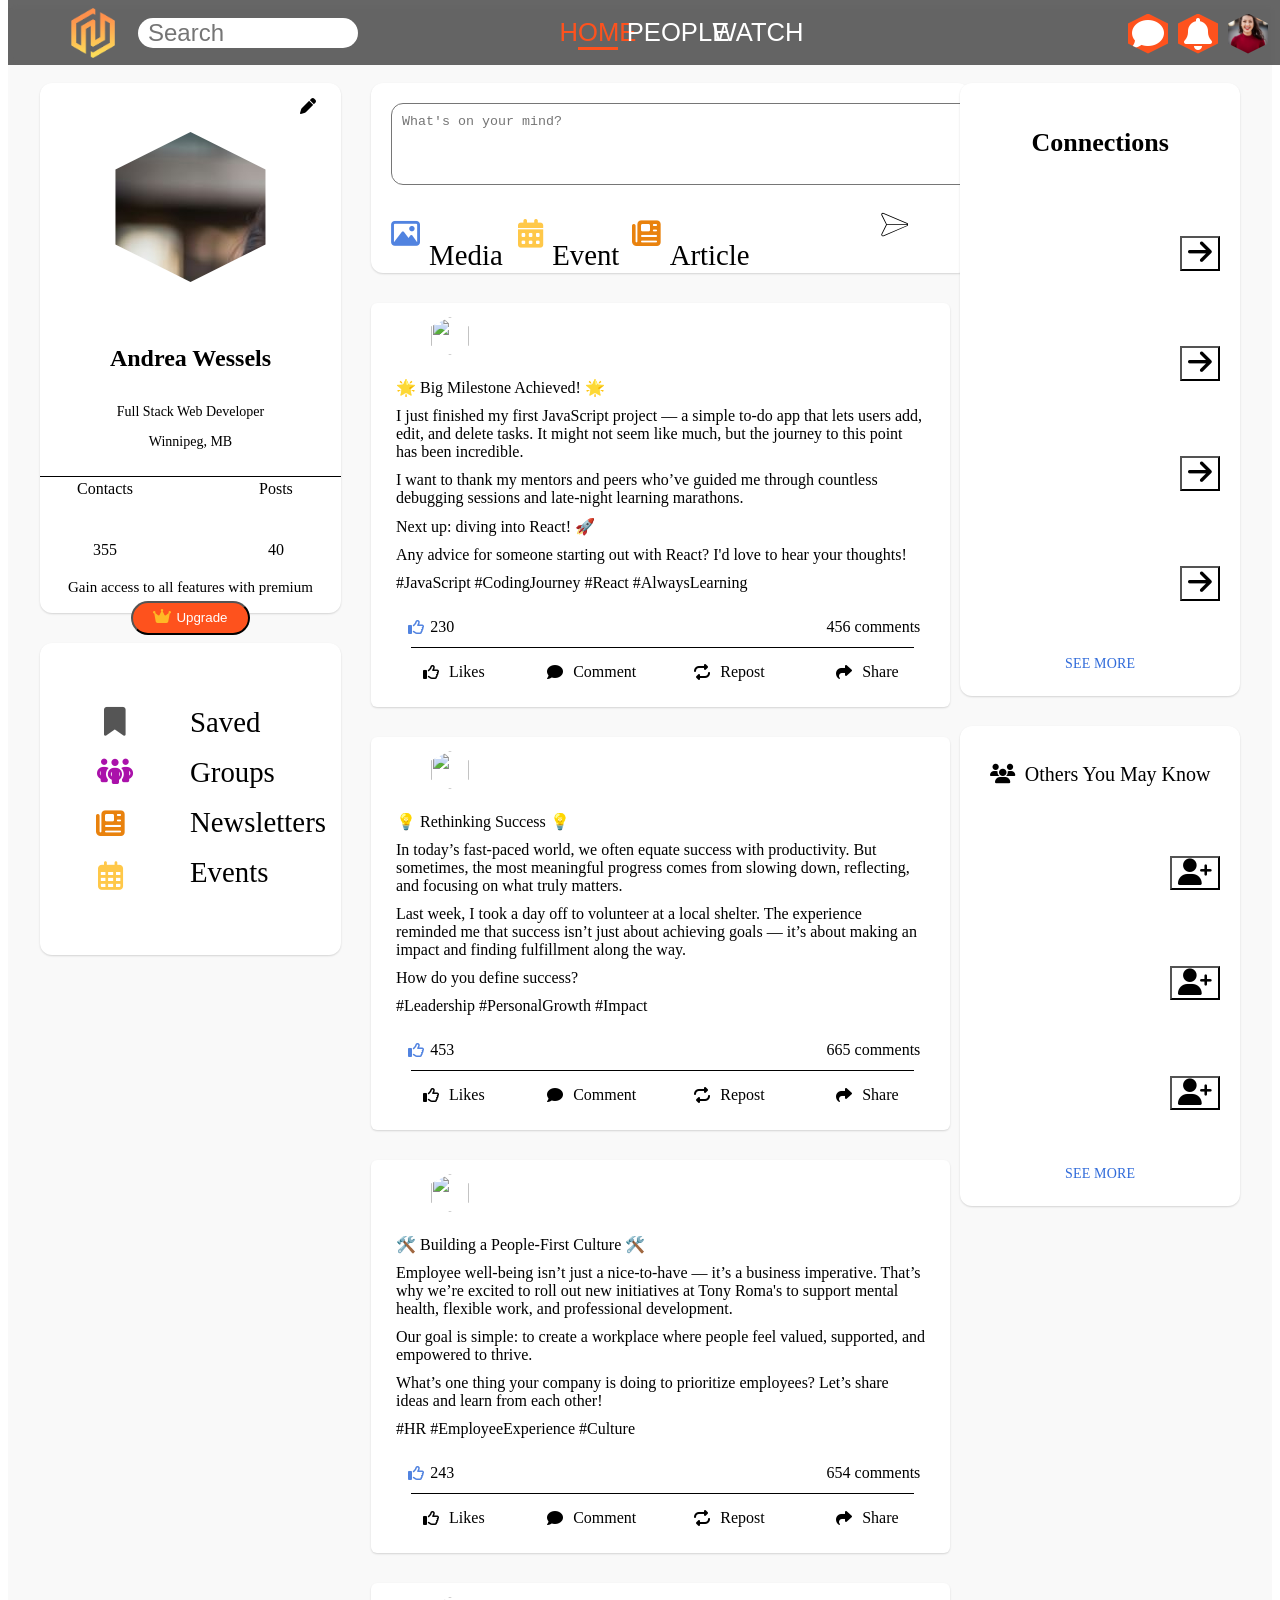
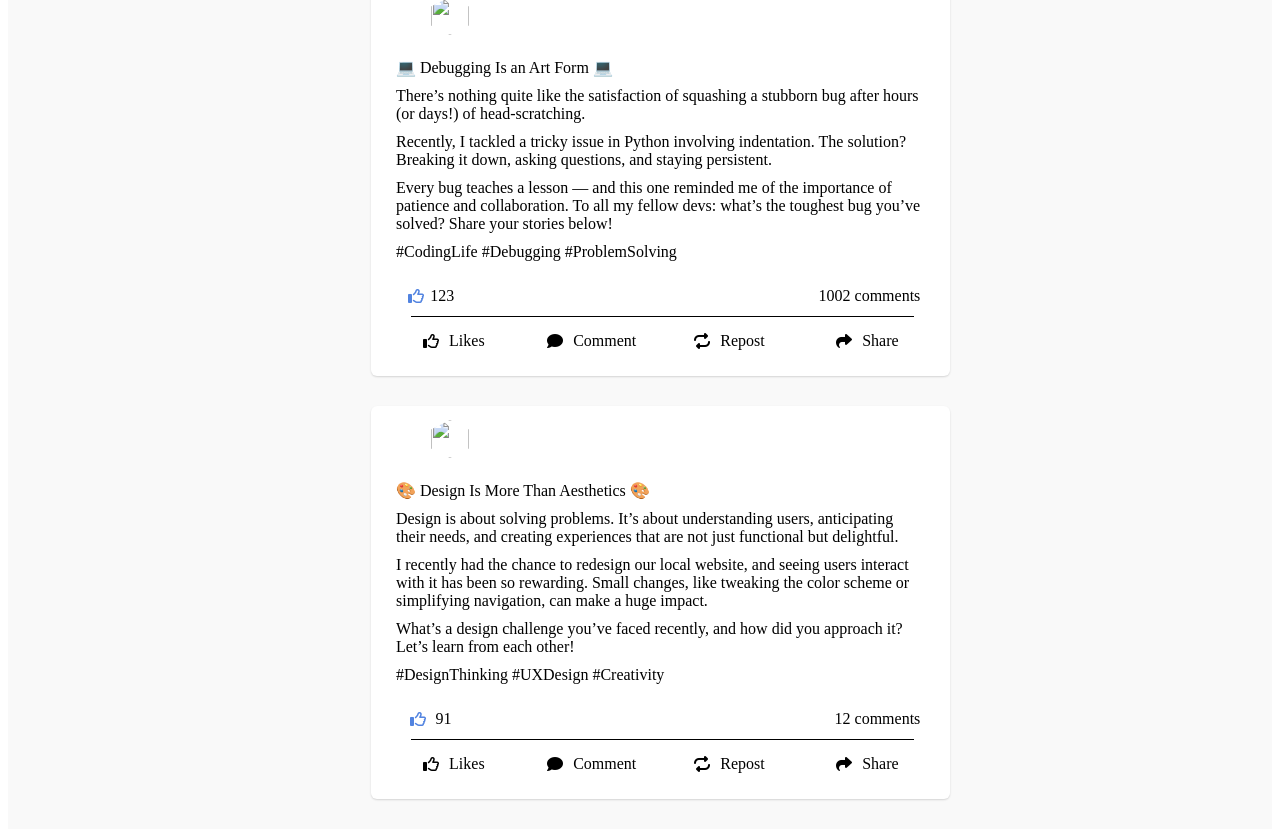
==== commit 07d84077: "minor text changes" ====
--- a/home.html
+++ b/home.html
@@ -137,7 +137,7 @@
               <div class="content">
                 <p class="text">🌟 Big Milestone Achieved! 🌟</p>
                 <p class="text">
-                  I just finished my first JavaScript project—a simple to-do app 
+                  I just finished my first JavaScript project — a simple to-do app 
                   that lets users add, edit, and delete tasks. It might not seem 
                   like much, but the journey to this point has been incredible.
                 </p>
@@ -206,7 +206,7 @@
                 <p class="text">
                   Last week, I took a day off to volunteer at a local shelter. 
                   The experience reminded me that success isn’t just about 
-                  achieving goals—it’s about making an impact and finding 
+                  achieving goals — it’s about making an impact and finding 
                   fulfillment along the way.
                 </p>
                 <p class="text">How do you define success?</p>
@@ -253,7 +253,7 @@
               <div class="content">
                 <p class="text">🛠️ Building a People-First Culture 🛠️</p>
                 <p class="text">
-                  Employee well-being isn’t just a nice-to-have—it’s a business 
+                  Employee well-being isn’t just a nice-to-have — it’s a business 
                   imperative. That’s why we’re excited to roll out new initiatives 
                   at Tony Roma's to support mental health, flexible work, 
                   and professional development.
@@ -318,7 +318,7 @@
                   asking questions, and staying persistent.
                 </p>
                 <p class="text">
-                  Every bug teaches a lesson—and this one reminded me of the 
+                  Every bug teaches a lesson — and this one reminded me of the 
                   importance of patience and collaboration. To all my fellow 
                   devs: what’s the toughest bug you’ve solved? 
                   Share your stories below!
--- a/src/css/main.css
+++ b/src/css/main.css
@@ -29,9 +29,9 @@
   top: 0;
   width: 100%;
   display: flex;
-  align-items: center; /* Vertically center items */
+  align-items: center; 
   justify-content: space-between;
-  padding: 0 20px; /* Add padding to the sides */
+  padding: 0 20px; 
   z-index: 2;
 
   img {
